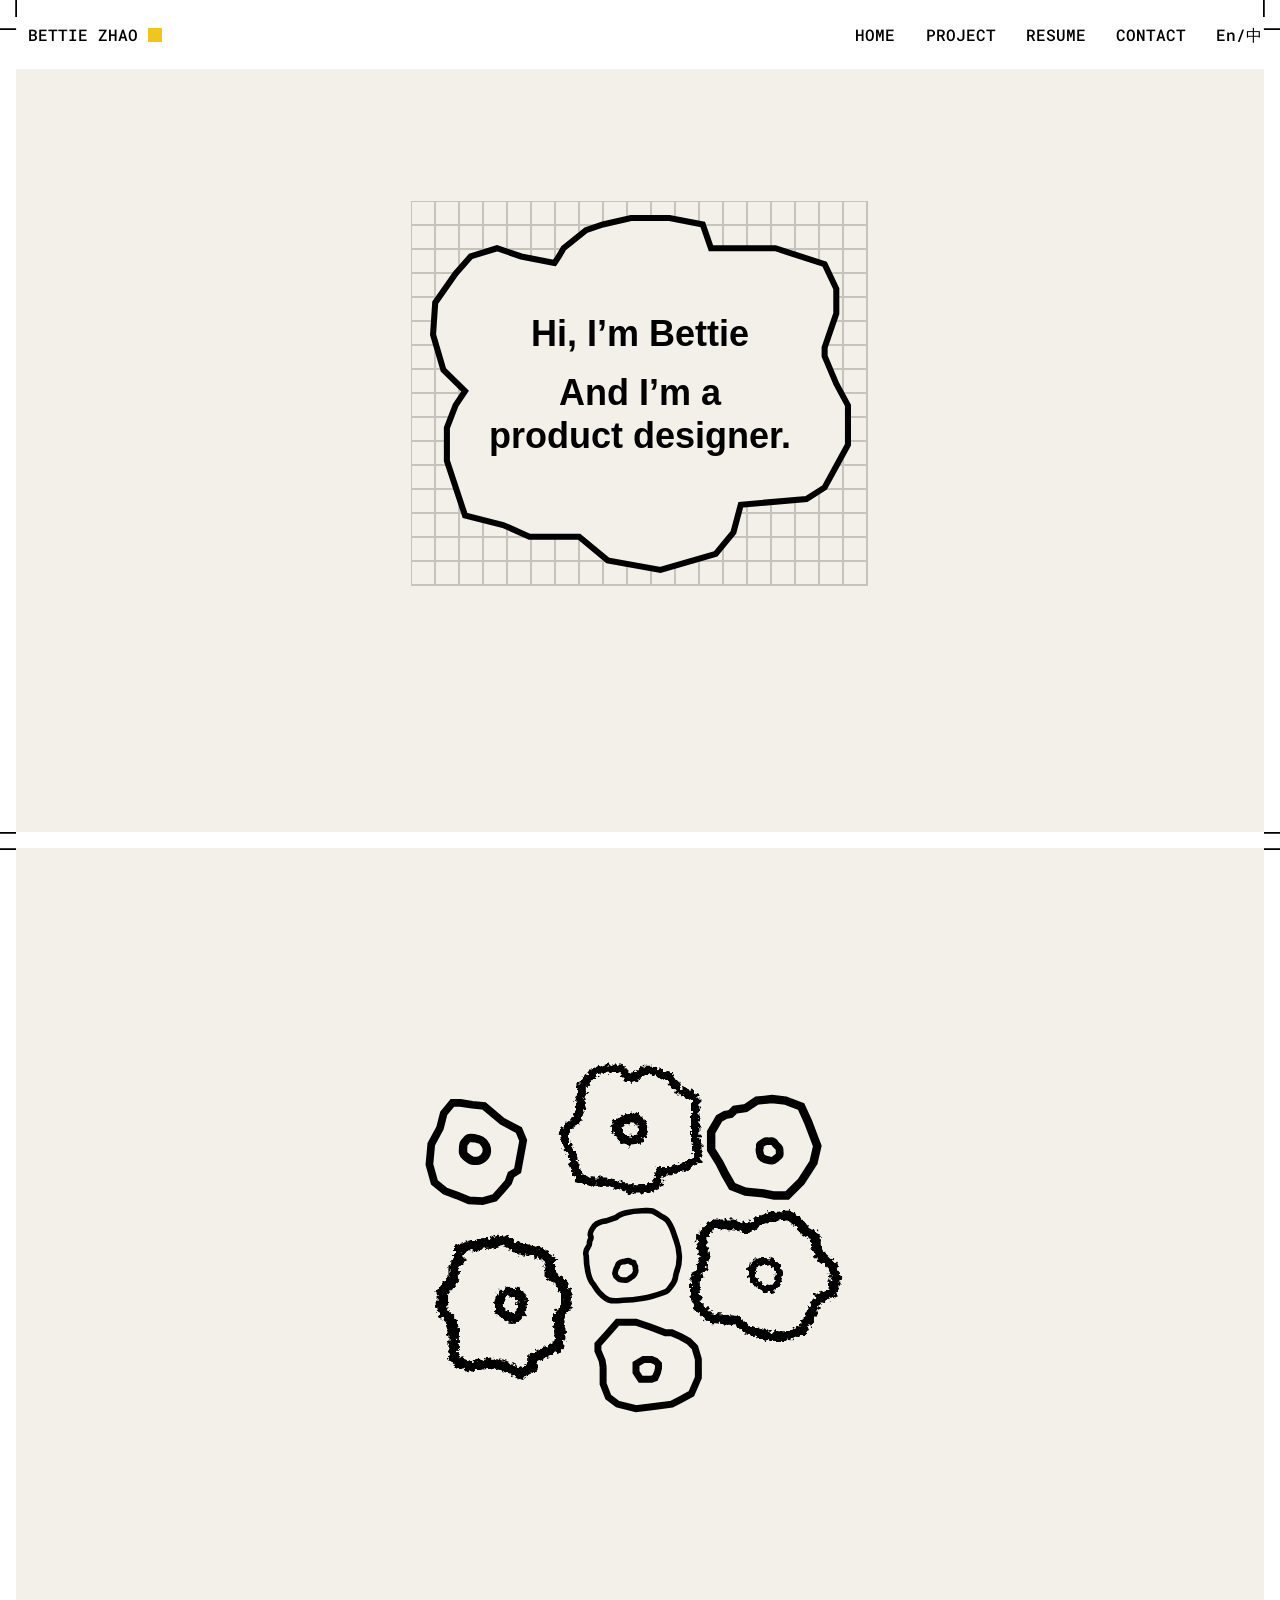
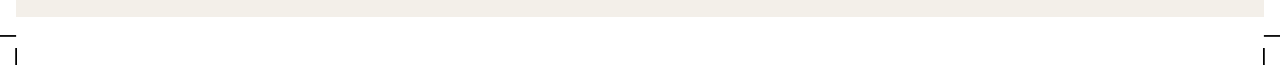
==== index.html @ 38995e5a "feat: complete project list page" ====
<!doctype html>
<html lang="en">
  <head>
    <meta charset="utf-8">
    <meta name="viewport" content="width=device-width, initial-scale=1">
    <meta name="theme-color" content="#ffffff">
    <title>Bettie Zhao — Product Designer</title>
    <link rel="preconnect" href="https://fonts.googleapis.com">
    <link rel="preconnect" href="https://fonts.gstatic.com" crossorigin>
    <link href="https://fonts.googleapis.com/css2?family=Google+Sans+Flex:opsz,wght@18..144,600&family=Noto+Sans+SC:wght@400;500&family=Roboto+Mono:wght@500;600;700&display=swap" rel="stylesheet">
    <link rel="stylesheet" href="css/tokens.css?v=2">
    <link rel="stylesheet" href="css/shared.css">
    <link rel="stylesheet" href="css/homepage.css?v=5">
  </head>
  <body>
    <div class="portfolio-page">
      <header class="site-header">
        <nav class="site-navigation" aria-label="Main navigation">
          <div class="brand">
            <span class="brand-name">BETTIE ZHAO</span>
            <span class="brand-swatch" aria-hidden="true"></span>
          </div>
          <ul class="navigation-links">
            <li><a href="index.html">HOME</a></li>
            <li><a href="project-list.html">PROJECT</a></li>
            <li>RESUME</li>
            <li>CONTACT</li>
            <li class="language-label">En/中</li>
          </ul>
        </nav>
        <span class="crop-mark crop-mark--top-left"><img src="assets/decorations/crop-mark-top-left.svg" alt=""></span>
        <span class="crop-mark crop-mark--top-right"><img src="assets/decorations/crop-mark-top-right.svg" alt=""></span>
      </header>

      <main>
        <section class="hero-section" aria-label="Introduction">
          <div class="hero-grid" aria-hidden="true"></div>
          <div class="hero-border" aria-hidden="true"><img src="assets/illustrations/hand-drawn-border.svg" alt=""></div>
          <div class="hero-copy">
            <h1>Hi, I’m Bettie</h1>
            <p>And I’m a<br>product designer.</p>
          </div>
        </section>

        <section class="daffodil-section" aria-label="Daffodil illustrations">
          <div class="flower-garden">
            <img class="flower flower--9" src="assets/illustrations/daffodil-9.svg" alt="Daffodil">
            <img class="flower flower--12" src="assets/illustrations/daffodil-12.svg" alt="Daffodil">
            <img class="flower flower--11" src="assets/illustrations/daffodil-11.svg" alt="Daffodil">
            <img class="flower flower--14" src="assets/illustrations/daffodil-14.svg" alt="Daffodil">
            <img class="flower flower--10" src="assets/illustrations/daffodil-10.svg" alt="Daffodil">
            <img class="flower flower--5" src="assets/illustrations/daffodil-5.svg" alt="Daffodil">
            <img class="flower flower--13" src="assets/illustrations/daffodil-13.svg" alt="Daffodil">
          </div>
        </section>
        <span class="crop-mark crop-mark--divider-left"><img src="assets/decorations/crop-mark-bottom.svg" alt=""></span>
        <span class="crop-mark crop-mark--divider-right"><img src="assets/decorations/crop-mark-bottom.svg" alt=""></span>
      </main>

      <span class="crop-mark crop-mark--bottom-left"><img src="assets/decorations/crop-mark-bottom-right.svg" alt=""></span>
      <span class="crop-mark crop-mark--bottom-right"><img src="assets/decorations/crop-mark-top-right.svg" alt=""></span>
    </div>
  </body>
</html>
---- css/tokens.css ----
:root {
  color-scheme: light;
  --color-page: #ffffff;
  --color-paper: #f3efe9;
  --color-ink: #000000;
  --color-accent: #f1c61c;

  --font-navigation: "Roboto Mono", monospace;
  --font-body: "Noto Sans SC", sans-serif;
  --font-display: "Google Sans Flex", sans-serif;

  --font-size-navigation: 16px;
  --font-size-intro: 36px;
  --page-gutter: 1.25vw;
  --page-gutter-left: 1.25vw;
  --page-gutter-right: 1.09375vw;
}
---- css/shared.css ----
* {
  box-sizing: border-box;
}

html,
body {
  margin: 0;
  background: var(--color-page);
  color: var(--color-ink);
}

body {
  font-family: var(--font-navigation);
}

.site-header {
  position: relative;
  height: 69px;
}

.site-navigation {
  position: relative;
  width: 100%;
  height: 69px;
  background: var(--color-page);
  font-size: var(--font-size-navigation);
  font-weight: 500;
  line-height: normal;
}

.brand,
.navigation-links {
  position: absolute;
  top: 24px;
  margin: 0;
  padding: 0;
}

.brand {
  left: 28px;
  display: flex;
  align-items: center;
}

.brand-swatch {
  width: 14px;
  height: 14px;
  margin-left: 10px;
  background: var(--color-accent);
}

.navigation-links {
  top: 0;
  left: 0;
  width: 100%;
  height: 100%;
  list-style: none;
}

.navigation-links li {
  position: absolute;
  top: 24px;
  white-space: nowrap;
}

.navigation-links li:nth-child(1) {
  left: 66.796875%;
}

.navigation-links li:nth-child(2) {
  left: 72.34375%;
}

.navigation-links li:nth-child(3) {
  left: 80.15625%;
}

.navigation-links li:nth-child(4) {
  left: 87.1875%;
}

.navigation-links li:nth-child(5) {
  left: 95%;
}

.navigation-links a {
  color: inherit;
  text-decoration: none;
}

.crop-mark {
  position: absolute;
  width: 16px;
  height: 29.063px;
  overflow: visible;
}

.crop-mark img {
  position: absolute;
  top: 0;
  left: 0;
  width: auto;
  height: auto;
}

.crop-mark--top-left {
  top: 0;
  left: 0;
}

.crop-mark--top-right {
  top: 0;
  right: 0;
  transform: rotate(180deg) scaleY(-1);
}

.crop-mark--divider-left {
  top: 832px;
  left: 0;
  height: 16px;
}

.crop-mark--divider-right {
  top: 832px;
  right: 0;
  height: 16px;
}

.crop-mark--bottom-left {
  top: 1636px;
  left: 0;
  transform: scaleY(-1);
}

.crop-mark--bottom-right {
  top: 1636px;
  right: 0;
  transform: rotate(180deg);
}
---- css/homepage.css ----
.portfolio-page {
  position: relative;
  width: 100%;
  height: 1665px;
  overflow: hidden;
  background: var(--color-page);
}

.hero-section,
.daffodil-section {
  position: relative;
  width: calc(100% - 2 * var(--page-gutter));
  margin-inline: var(--page-gutter);
  overflow: hidden;
  background: var(--color-paper);
}

.hero-section {
  height: 763px;
}

.hero-grid {
  position: absolute;
  top: 132px;
  left: calc(50% - 229px);
  width: 457px;
  height: 385px;
  background-image: url("../assets/decorations/grid.png");
  background-repeat: repeat;
  background-size: 24px 24px;
}

.hero-border {
  position: absolute;
  top: 149px;
  left: calc(50% - 207px);
  width: 414.626px;
  height: 352px;
  overflow: visible;
}

.hero-border img {
  position: absolute;
  top: -3.03px;
  left: -3.06px;
}

.hero-copy {
  position: absolute;
  top: 243px;
  left: 50%;
  display: flex;
  flex-direction: column;
  align-items: center;
  width: 420px;
  transform: translateX(-50%);
  text-align: center;
  font-family: var(--font-display);
  font-size: var(--font-size-intro);
  font-weight: 600;
  font-variation-settings: "GRAD" 0, "ROND" 0, "wdth" 100;
  line-height: 1.2;
}

.hero-copy h1,
.hero-copy p {
  margin: 0;
}

.hero-copy h1 {
  font-size: inherit;
  font-weight: inherit;
}

.hero-copy p {
  margin-top: 16px;
}

.daffodil-section {
  height: 769px;
  margin-top: 16px;
}

.flower-garden {
  position: absolute;
  top: 0;
  left: 0;
  width: 100%;
  height: 100%;
}

.flower {
  position: absolute;
  display: block;
}

.flower--9 {
  top: 208px;
  left: calc(50% - 85.2px);
}

.flower--12 {
  top: 241.58px;
  left: calc(50% - 223px);
}

.flower--11 {
  top: 241.58px;
  left: calc(50% + 62.47px);
}

.flower--14 {
  top: 356.33px;
  left: calc(50% - 60.68px);
}

.flower--10 {
  top: 356.33px;
  left: calc(50% + 42.88px);
}

.flower--5 {
  top: 381.52px;
  left: calc(50% - 210.41px);
}

.flower--13 {
  top: 465.48px;
  left: calc(50% - 49.5px);
}
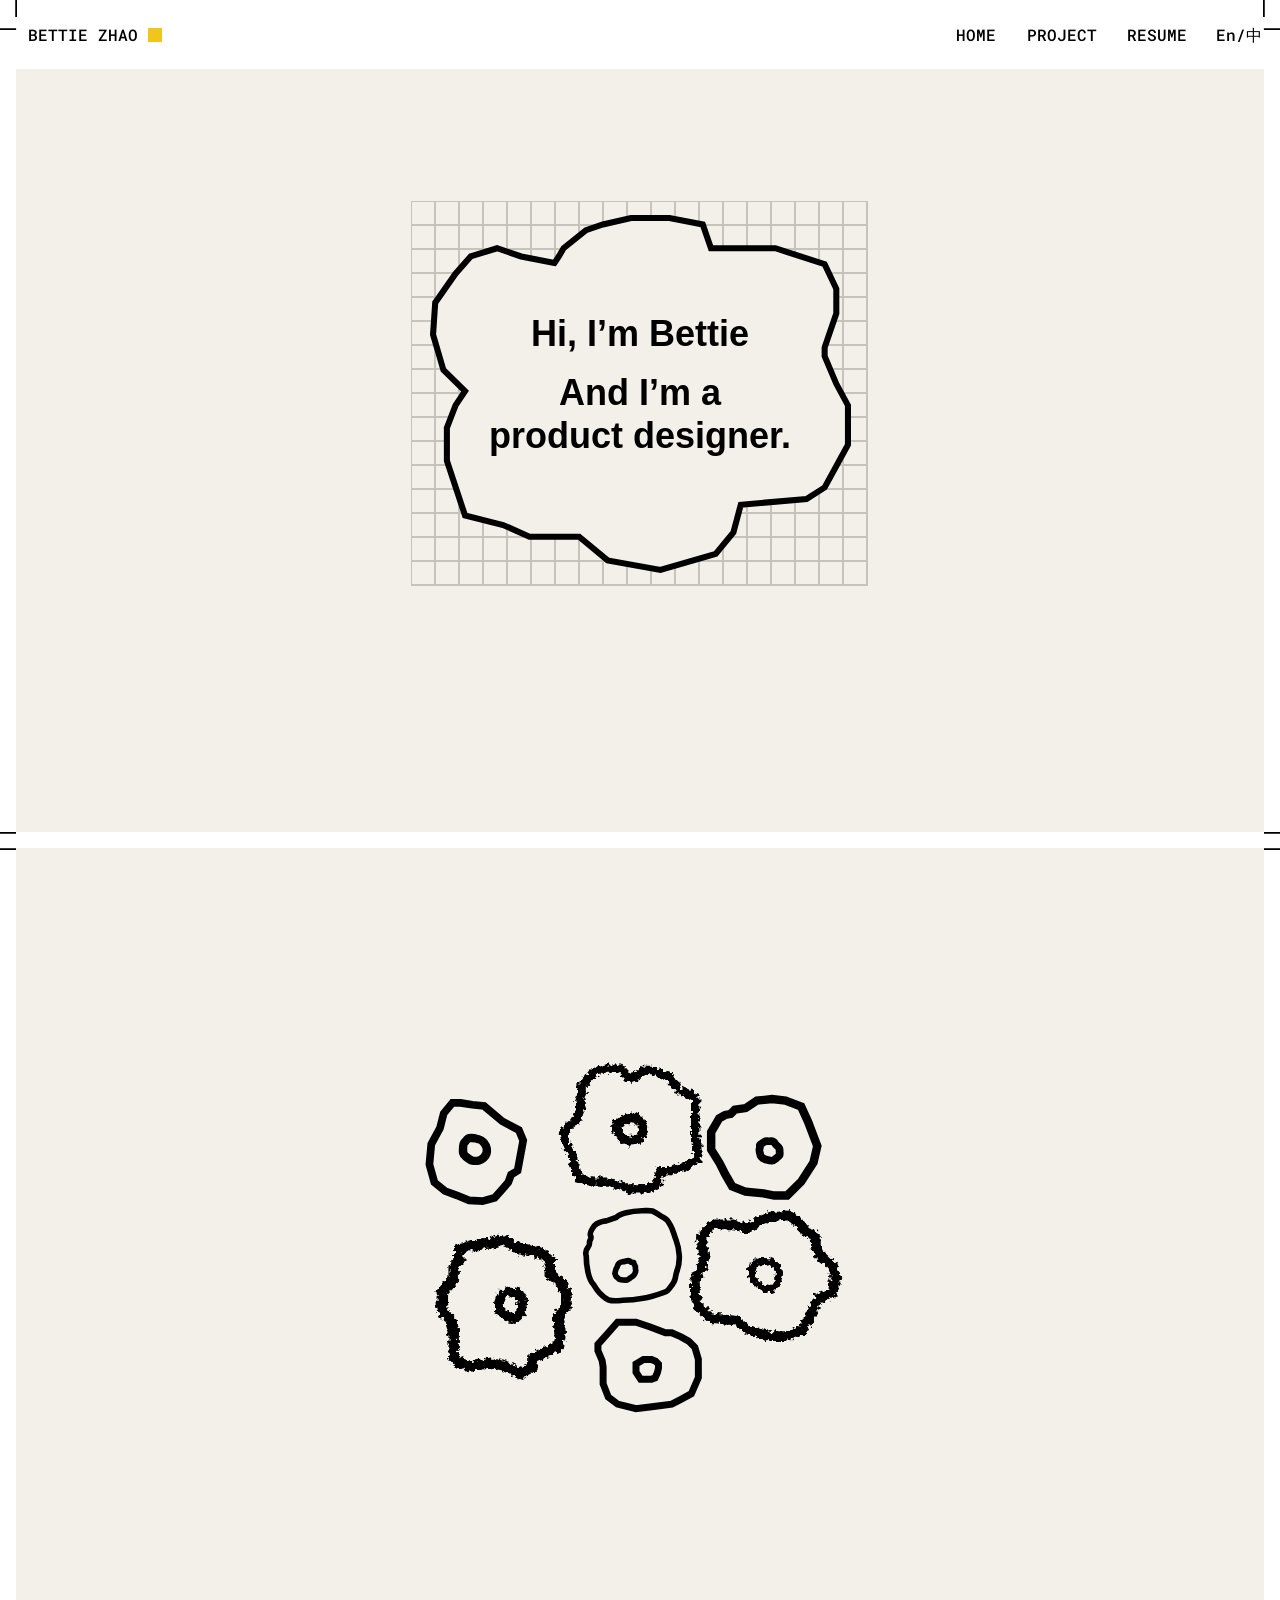
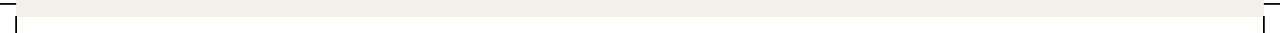
==== commit 8022af0b: "feat: publish portfolio v1 with case studies and resume" ====
--- a/index.html
+++ b/index.html
@@ -9,8 +9,8 @@
     <link rel="preconnect" href="https://fonts.gstatic.com" crossorigin>
     <link href="https://fonts.googleapis.com/css2?family=Google+Sans+Flex:opsz,wght@18..144,600&family=Noto+Sans+SC:wght@400;500&family=Roboto+Mono:wght@500;600;700&display=swap" rel="stylesheet">
     <link rel="stylesheet" href="css/tokens.css?v=2">
-    <link rel="stylesheet" href="css/shared.css">
-    <link rel="stylesheet" href="css/homepage.css?v=5">
+    <link rel="stylesheet" href="css/shared.css?v=6">
+    <link rel="stylesheet" href="css/homepage.css?v=7">
   </head>
   <body>
     <div class="portfolio-page">
@@ -21,10 +21,10 @@
             <span class="brand-swatch" aria-hidden="true"></span>
           </div>
           <ul class="navigation-links">
-            <li><a href="index.html">HOME</a></li>
+            <li><a href="index.html" aria-current="page">HOME</a></li>
             <li><a href="project-list.html">PROJECT</a></li>
-            <li>RESUME</li>
-            <li>CONTACT</li>
+            <li><a href="assets/documents/Zherui-Zhao-Resume.pdf" target="_blank" rel="noopener">RESUME</a></li>
+            <li class="navigation-contact" hidden>CONTACT</li>
             <li class="language-label">En/中</li>
           </ul>
         </nav>
@@ -35,7 +35,13 @@
       <main>
         <section class="hero-section" aria-label="Introduction">
           <div class="hero-grid" aria-hidden="true"></div>
-          <div class="hero-border" aria-hidden="true"><img src="assets/illustrations/hand-drawn-border.svg" alt=""></div>
+          <div class="hero-border" tabindex="0" role="img" aria-label="Remember, Daffodil is special">
+            <img class="hero-border__default" src="assets/illustrations/hand-drawn-border.svg" alt="">
+            <div class="hero-reveal" aria-hidden="true">
+              <img src="assets/illustrations/hover/hero.svg" alt="">
+              <p>Remember<br><span>Daffodil</span> is special</p>
+            </div>
+          </div>
           <div class="hero-copy">
             <h1>Hi, I’m Bettie</h1>
             <p>And I’m a<br>product designer.</p>
@@ -44,12 +50,36 @@
 
         <section class="daffodil-section" aria-label="Daffodil illustrations">
           <div class="flower-garden">
-            <img class="flower flower--9" src="assets/illustrations/daffodil-9.svg" alt="Daffodil">
+            <a class="flower flower--9 flower-link flower-link--hmi" href="project-list.html" aria-label="View HMI case study">
+              <img class="flower-link__default" src="assets/illustrations/daffodil-9.svg" alt="">
+              <span class="flower-reveal" aria-hidden="true">
+                <img class="flower-reveal__shape" src="assets/illustrations/hover/hmi.svg" alt="">
+                <span class="flower-reveal__number">01</span>
+                <span class="flower-reveal__title">HMI</span>
+                <span class="flower-reveal__view">View<img src="assets/illustrations/hover/arrow.svg" alt=""></span>
+              </span>
+            </a>
             <img class="flower flower--12" src="assets/illustrations/daffodil-12.svg" alt="Daffodil">
             <img class="flower flower--11" src="assets/illustrations/daffodil-11.svg" alt="Daffodil">
             <img class="flower flower--14" src="assets/illustrations/daffodil-14.svg" alt="Daffodil">
-            <img class="flower flower--10" src="assets/illustrations/daffodil-10.svg" alt="Daffodil">
-            <img class="flower flower--5" src="assets/illustrations/daffodil-5.svg" alt="Daffodil">
+            <a class="flower flower--10 flower-link flower-link--urt" href="project-list.html?project=urt#project-urt" aria-label="View URT Web case study">
+              <img class="flower-link__default" src="assets/illustrations/daffodil-10.svg" alt="">
+              <span class="flower-reveal" aria-hidden="true">
+                <img class="flower-reveal__shape" src="assets/illustrations/hover/urt.svg" alt="">
+                <span class="flower-reveal__number">03</span>
+                <span class="flower-reveal__title">URT Web</span>
+                <span class="flower-reveal__view">View<img src="assets/illustrations/hover/arrow.svg" alt=""></span>
+              </span>
+            </a>
+            <a class="flower flower--5 flower-link flower-link--wego" href="project-list.html?project=wego#project-wego" aria-label="View Wego case study">
+              <img class="flower-link__default" src="assets/illustrations/daffodil-5.svg" alt="">
+              <span class="flower-reveal" aria-hidden="true">
+                <img class="flower-reveal__shape" src="assets/illustrations/hover/wego.svg" alt="">
+                <span class="flower-reveal__number">02</span>
+                <span class="flower-reveal__title">Wego</span>
+                <span class="flower-reveal__view">View<img src="assets/illustrations/hover/arrow.svg" alt=""></span>
+              </span>
+            </a>
             <img class="flower flower--13" src="assets/illustrations/daffodil-13.svg" alt="Daffodil">
           </div>
         </section>
--- a/css/shared.css
+++ b/css/shared.css
@@ -137,3 +137,64 @@
   right: 0;
   transform: rotate(180deg);
 }
+
+/* Keep the final white strip consistent across all portfolio pages. */
+.internship-case > .case-page-end {
+  height: 16px;
+  overflow: visible;
+}
+
+.internship-case > .case-page-end .crop-mark,
+.portfolio-page > .crop-mark--bottom-left,
+.portfolio-page > .crop-mark--bottom-right,
+.project-page > .crop-mark--bottom-left,
+.project-page > .crop-mark--bottom-right {
+  top: auto;
+  bottom: 0;
+  height: 29.063px;
+  overflow: visible;
+}
+
+/* CONTACT is temporarily hidden; keep the remaining group aligned to Figma. */
+.navigation-links .navigation-contact { display: none; }
+.navigation-links li:nth-child(1) { left: 74.6875%; }
+.navigation-links li:nth-child(2) { left: 80.234375%; }
+.navigation-links li:nth-child(3) { left: 88.046875%; }
+.navigation-links li.language-label { left: 95%; }
+
+.navigation-links li { transition: color 180ms ease; }
+.navigation-links li:hover,
+.navigation-links a:focus-visible,
+.navigation-links a:active { color: #F1C61C; }
+
+/* Text links keep their colour and lead with a small arrow movement. */
+.project-view img,
+.reflection__next img {
+  transition: transform 220ms cubic-bezier(.2, .7, .3, 1);
+}
+.project-view:is(:hover, :focus-visible) img,
+.reflection__next:is(:hover, :focus-visible) img {
+  transform: translateX(5px);
+}
+.project-view:active img,
+.reflection__next:active img { transform: translateX(3px); }
+
+@media (prefers-reduced-motion: reduce) {
+  .navigation-links li,
+  .project-view img,
+  .reflection__next img { transition: none; }
+  .project-view:is(:hover, :focus-visible, :active) img,
+  .reflection__next:is(:hover, :focus-visible, :active) img { transform: none; }
+}
+
+.project-view > span,
+.reflection__next-title,
+.urt-back > span { display: inline-block; transition: transform 220ms ease; }
+.project-view:is(:hover, :focus-visible) > span,
+.reflection__next:is(:hover, :focus-visible) .reflection__next-title,
+.urt-back:is(:hover, :focus-visible) > span { transform: translateX(2px); }
+@media (prefers-reduced-motion: reduce) {
+  .project-view > span,
+  .reflection__next-title,
+  .urt-back > span { transition: none; transform: none !important; }
+}
--- a/css/homepage.css
+++ b/css/homepage.css
@@ -1,7 +1,7 @@
 .portfolio-page {
   position: relative;
   width: 100%;
-  height: 1665px;
+  height: 1633px;
   overflow: hidden;
   background: var(--color-page);
 }
@@ -128,3 +128,51 @@
   top: 465.48px;
   left: calc(50% - 49.5px);
 }
+
+/* Figma hover variants preserve the original artwork's size and placement. */
+.hero-copy { pointer-events: none; transition: opacity 160ms ease; }
+.hero-reveal,
+.flower-reveal { position: absolute; inset: 0; opacity: 0; transition: opacity 160ms ease; pointer-events: none; }
+.hero-border__default,
+.flower-link__default { transition: opacity 160ms ease; }
+.hero-reveal p {
+  position: absolute; top: 131px; left: 207px; transform: translateX(-50%);
+  margin: 0; white-space: nowrap; text-align: center;
+  color: white; font-family: var(--font-display); font-size: 36px;
+  font-weight: 600; line-height: 1.25;
+  font-variation-settings: "GRAD" 0, "ROND" 0, "wdth" 100;
+}
+.hero-reveal p span { color: #F1C61C; }
+.hero-border:is(:hover, :focus-visible) .hero-reveal,
+.flower-link:is(:hover, :focus-visible) .flower-reveal { opacity: 1; }
+.hero-border:is(:hover, :focus-visible) .hero-border__default,
+.hero-section:has(.hero-border:is(:hover, :focus-visible)) .hero-copy,
+.flower-link:is(:hover, :focus-visible) .flower-link__default { opacity: 0; }
+.hero-border:focus-visible,
+.flower-link:focus-visible { outline: 2px solid #F1C61C; outline-offset: 5px; }
+.flower-link { text-decoration: none; font-family: var(--font-navigation); }
+.flower-link--hmi { width: 156.727px; height: 148.331px; }
+.flower-link--wego { width: 149.731px; height: 153.929px; }
+.flower-link--urt { width: 165.123px; height: 138.536px; }
+.flower-reveal__shape { position: absolute; top: 0; left: 0; }
+.flower-link--wego .flower-reveal__shape { top: -0.5px; }
+.flower-reveal__number,
+.flower-reveal__title,
+.flower-reveal__view { position: absolute; white-space: nowrap; }
+.flower-reveal__number { color: #F1C61C; font-size: 16px; font-weight: 700; line-height: 11px; }
+.flower-reveal__title { color: white; font-size: 20px; font-weight: 600; line-height: 26px; }
+.flower-reveal__view { display: flex; align-items: center; gap: 6px; color: #F1C61C; font-size: 16px; font-weight: 700; line-height: 11px; }
+.flower-reveal__view img { display: block; }
+.flower-link--hmi .flower-reveal__number { top: 36px; left: 68px; }
+.flower-link--hmi .flower-reveal__title { top: 57px; left: 60px; }
+.flower-link--hmi .flower-reveal__view { top: 91px; left: 48px; height: 16px; }
+.flower-link--wego .flower-reveal__number { top: 33px; left: 65px; }
+.flower-link--wego .flower-reveal__title { top: 56px; left: 51px; }
+.flower-link--wego .flower-reveal__view { top: 98px; left: 47px; height: 16px; }
+.flower-link--urt .flower-reveal__number { top: 32px; left: 73px; }
+.flower-link--urt .flower-reveal__title { top: 56px; left: 41px; }
+.flower-link--urt .flower-reveal__view { top: 97px; left: 55px; height: 16px; }
+@media (prefers-reduced-motion: reduce) {
+  .hero-copy, .hero-reveal, .flower-reveal,
+  .hero-border__default, .flower-link__default { transition: none; }
+}
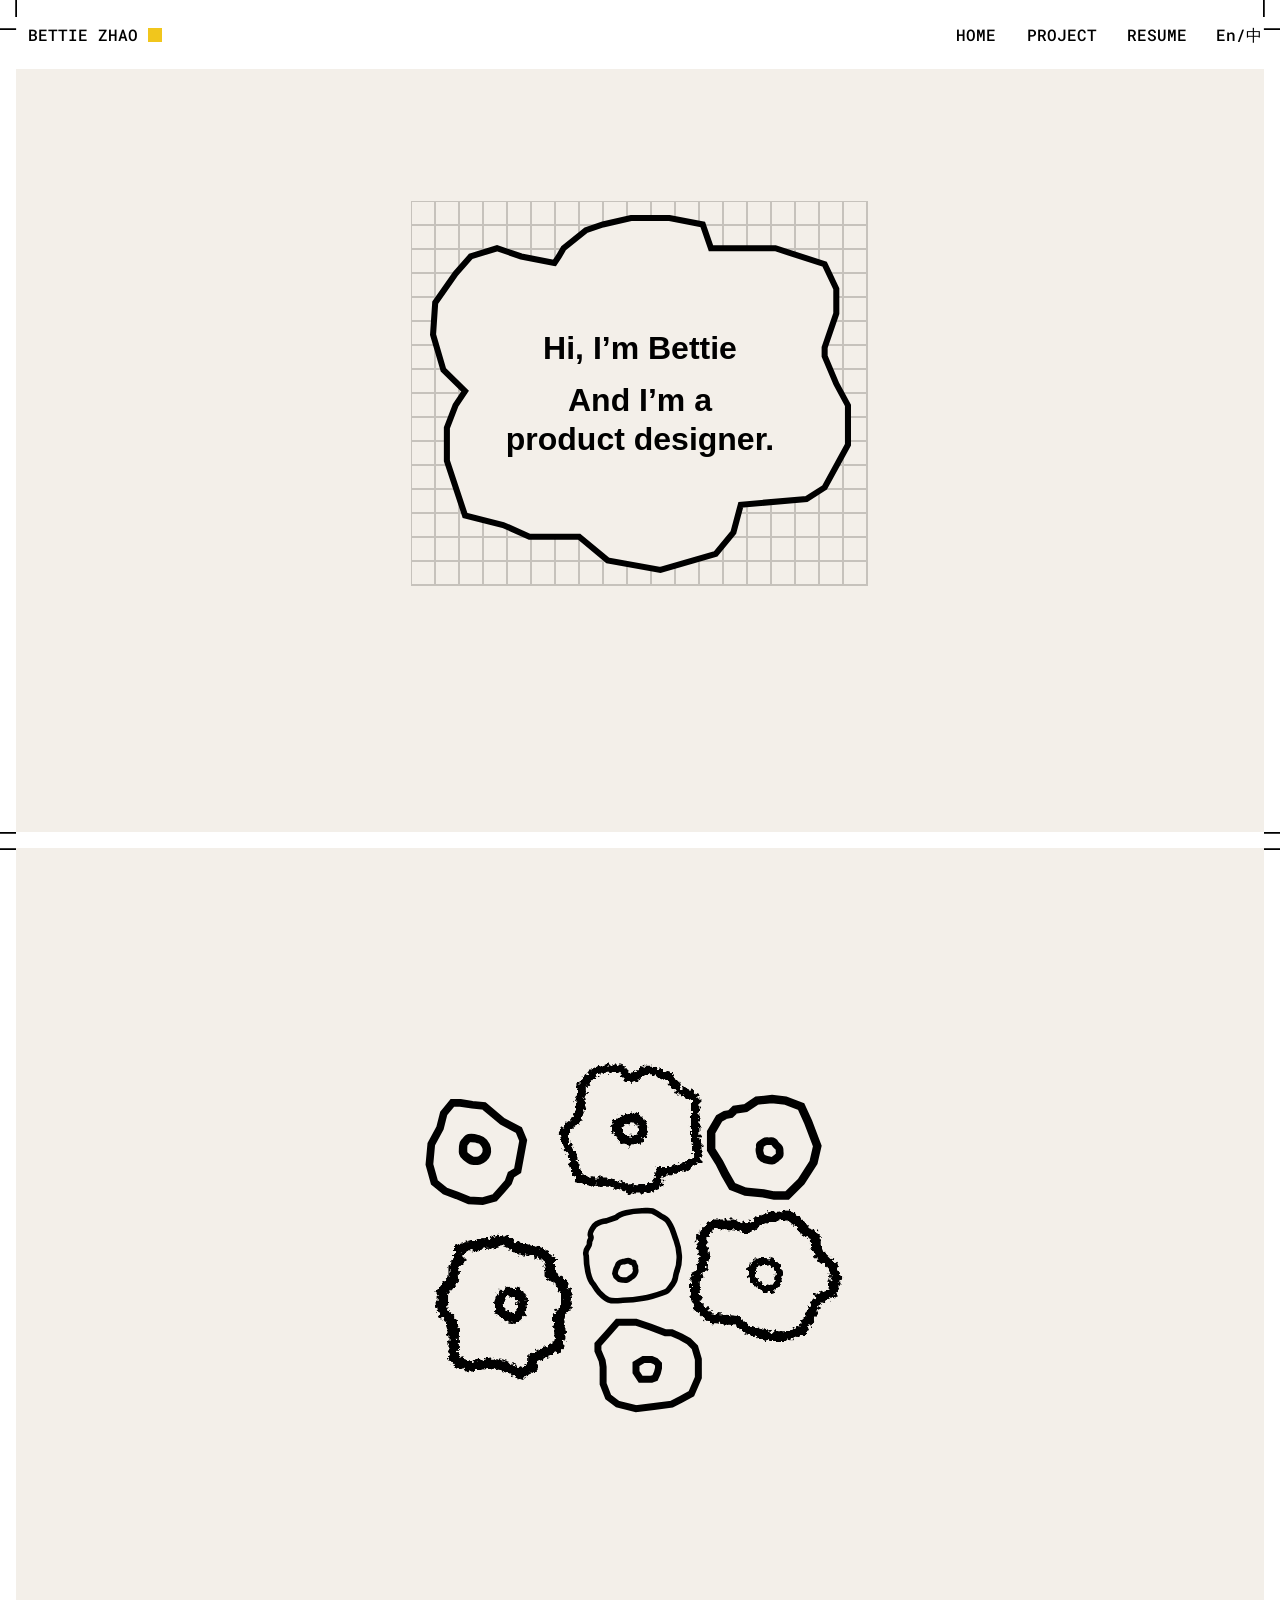
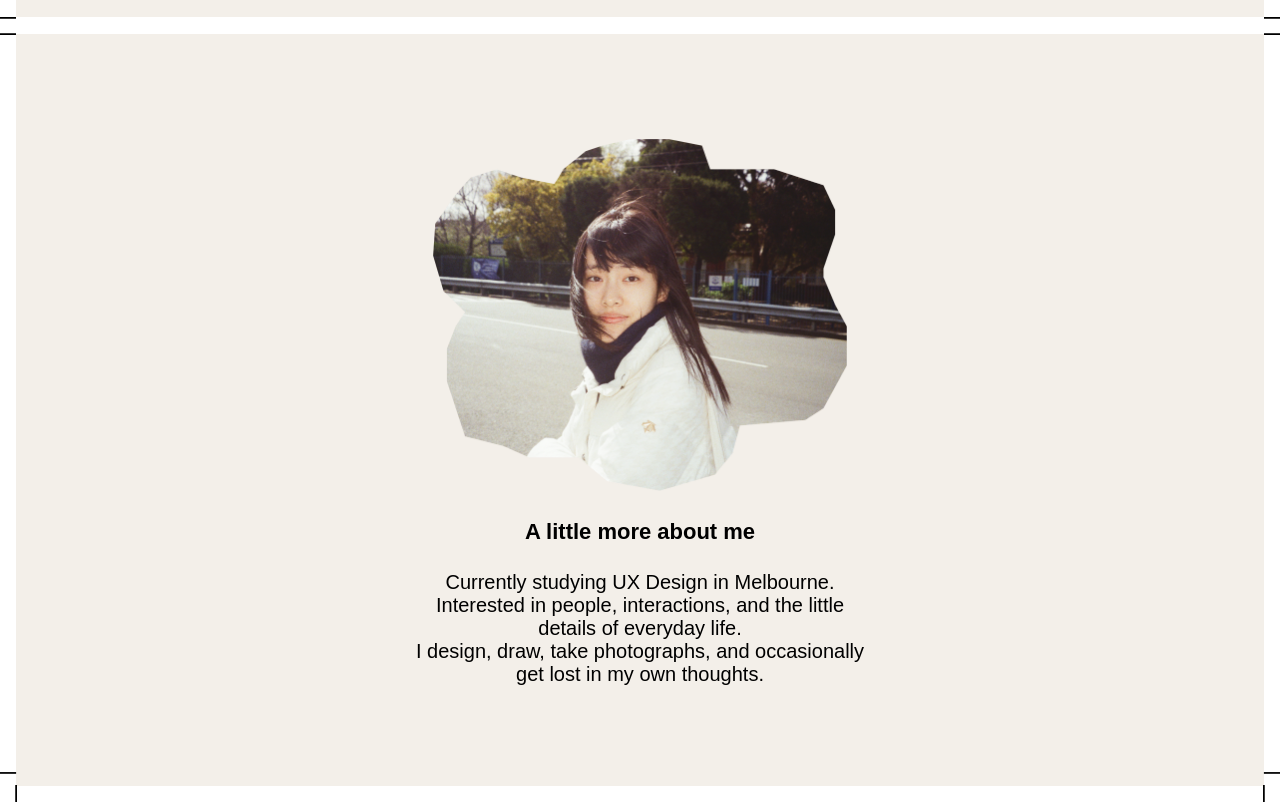
==== commit e9077081: "Update portfolio interactions, about section and sticky navigation" ====
--- a/index.html
+++ b/index.html
@@ -7,17 +7,23 @@
     <title>Bettie Zhao — Product Designer</title>
     <link rel="preconnect" href="https://fonts.googleapis.com">
     <link rel="preconnect" href="https://fonts.gstatic.com" crossorigin>
-    <link href="https://fonts.googleapis.com/css2?family=Google+Sans+Flex:opsz,wght@18..144,600&family=Noto+Sans+SC:wght@400;500&family=Roboto+Mono:wght@500;600;700&display=swap" rel="stylesheet">
+    <link href="https://fonts.googleapis.com/css2?family=Google+Sans+Flex:opsz,wght@18..144,400;18..144,600;18..144,700&family=Noto+Sans+SC:wght@400;500&family=Roboto+Mono:wght@500;600;700&display=swap" rel="stylesheet">
     <link rel="stylesheet" href="css/tokens.css?v=2">
-    <link rel="stylesheet" href="css/shared.css?v=6">
-    <link rel="stylesheet" href="css/homepage.css?v=7">
+    <link rel="stylesheet" href="css/shared.css?v=8">
+    <link rel="stylesheet" href="css/homepage.css?v=17">
+    <script src="js/homepage-ink.js?v=6" defer></script>
+    <noscript><style>
+      .flower-link .ink-trigger { display: none; }
+      .flower-link .flower-reveal { opacity: 1; }
+      .flower-link .flower-reveal__view { visibility: visible; pointer-events: auto; }
+    </style></noscript>
   </head>
   <body>
     <div class="portfolio-page">
       <header class="site-header">
         <nav class="site-navigation" aria-label="Main navigation">
           <div class="brand">
-            <span class="brand-name">BETTIE ZHAO</span>
+            <a class="brand-name" href="#about">BETTIE ZHAO</a>
             <span class="brand-swatch" aria-hidden="true"></span>
           </div>
           <ul class="navigation-links">
@@ -35,56 +41,144 @@
       <main>
         <section class="hero-section" aria-label="Introduction">
           <div class="hero-grid" aria-hidden="true"></div>
-          <div class="hero-border" tabindex="0" role="img" aria-label="Remember, Daffodil is special">
+          <div class="hero-interaction">
+          <div class="hero-border" data-ink="hero" data-ink-source="assets/illustrations/ink/hero.svg" tabindex="0" role="button" aria-expanded="false" aria-label="Reveal the daffodil message">
+            <template class="ink-template"><svg preserveAspectRatio="none" overflow="visible" style="display: block;" width="470.942" height="408.364" viewBox="0 0 470.942 408.364" fill="none" xmlns="http://www.w3.org/2000/svg" xmlns:xlink="http://www.w3.org/1999/xlink">
+<g id="Vector 35" filter="url(#filter0_g_0_4)">
+<path d="M149.537 73.0611L116.281 66.5826L92.0942 58.3764L65.7482 66.5826L50.6316 83.8587L30.3322 112.796L28.1727 144.757L38.5383 180.173L60.1334 201.336L50.6316 215.589L41.9936 238.048V270.872L60.1334 325.724L98.1408 335.226L124.487 346.887H174.156L202.661 370.642L255.353 380.143L310.637 364.163L328.344 342.568L335.687 314.926L401.336 309.311L419.476 297.65L442.798 254.892V215.589L431.137 193.994L419.476 166.352V157.714L431.137 123.594V98.9752L419.476 74.3568L370.239 58.3764H333.959H305.886L297.679 34.6218L264.423 28.1433H225.984L197.91 34.6218L181.066 40.2366L158.607 58.3764L153.856 66.5826L149.537 73.0611Z"/>
+<path d="M149.537 73.0611L116.281 66.5826L92.0942 58.3764L65.7482 66.5826L50.6316 83.8587L30.3322 112.796L28.1727 144.757L38.5383 180.173L60.1334 201.336L50.6316 215.589L41.9936 238.048V270.872L60.1334 325.724L98.1408 335.226L124.487 346.887H174.156L202.661 370.642L255.353 380.143L310.637 364.163L328.344 342.568L335.687 314.926L401.336 309.311L419.476 297.65L442.798 254.892V215.589L431.137 193.994L419.476 166.352V157.714L431.137 123.594V98.9752L419.476 74.3568L370.239 58.3764H333.959H305.886L297.679 34.6218L264.423 28.1433H225.984L197.91 34.6218L181.066 40.2366L158.607 58.3764L153.856 66.5826L149.537 73.0611Z" fill="#09090A"/>
+<path d="M149.537 73.0611L116.281 66.5826L92.0942 58.3764L65.7482 66.5826L50.6316 83.8587L30.3322 112.796L28.1727 144.757L38.5383 180.173L60.1334 201.336L50.6316 215.589L41.9936 238.048V270.872L60.1334 325.724L98.1408 335.226L124.487 346.887H174.156L202.661 370.642L255.353 380.143L310.637 364.163L328.344 342.568L335.687 314.926L401.336 309.311L419.476 297.65L442.798 254.892V215.589L431.137 193.994L419.476 166.352V157.714L431.137 123.594V98.9752L419.476 74.3568L370.239 58.3764H333.959H305.886L297.679 34.6218L264.423 28.1433H225.984L197.91 34.6218L181.066 40.2366L158.607 58.3764L153.856 66.5826L149.537 73.0611Z" stroke="black" stroke-width="6.04663"/>
+</g>
+<defs>
+<filter id="filter0_g_0_4" x="0" y="4.76837e-07" width="470.942" height="408.364" filterUnits="userSpaceOnUse" color-interpolation-filters="sRGB">
+<feFlood flood-opacity="0" result="BackgroundImageFix"/>
+<feBlend mode="normal" in="SourceGraphic" in2="BackgroundImageFix" result="shape"/>
+<feTurbulence type="fractalNoise" baseFrequency="0.25 0.25" numOctaves="3" seed="6007" />
+<feDisplacementMap in="shape" scale="50.240001678466797" xChannelSelector="R" yChannelSelector="G" result="displacedImage" width="100%" height="100%" />
+<feMerge result="effect1_texture_0_4">
+<feMergeNode in="displacedImage"/>
+</feMerge>
+</filter>
+</defs>
+</svg></template>
             <img class="hero-border__default" src="assets/illustrations/hand-drawn-border.svg" alt="">
             <div class="hero-reveal" aria-hidden="true">
               <img src="assets/illustrations/hover/hero.svg" alt="">
-              <p>Remember<br><span>Daffodil</span> is special</p>
+              <p class="hero-reveal__message">Remember<br>the <span>daffodil</span> is a sign.</p>
+              <p class="hero-reveal__follow">Follow it,<br>and see where it leads.</p>
             </div>
           </div>
           <div class="hero-copy">
             <h1>Hi, I’m Bettie</h1>
             <p>And I’m a<br>product designer.</p>
           </div>
+          </div>
         </section>
 
         <section class="daffodil-section" aria-label="Daffodil illustrations">
           <div class="flower-garden">
-            <a class="flower flower--9 flower-link flower-link--hmi" href="project-list.html" aria-label="View HMI case study">
+            <div class="flower flower--9 flower-link flower-link--hmi" data-ink="hmi" data-ink-source="assets/illustrations/ink/hmi.svg">
+            <template class="ink-template"><svg preserveAspectRatio="none" overflow="visible" style="display: block;" width="160.324" height="148.331" viewBox="0 0 160.324 148.331" fill="none" xmlns="http://www.w3.org/2000/svg">
+<g id="Daffodil 9" filter="url(#filter0_g_0_6)">
+<path id="Vector 18" d="M65.1788 72.2869C64.9434 75.2833 68.5518 80.061 70.7758 82.0828C72.7977 83.9208 75.0407 84.8812 77.7731 84.8812C81.5985 84.8812 85.2047 85.0907 87.5681 82.0828C89.425 79.7194 92.3969 75.2257 91.7666 72.2869C90.4599 66.1946 83.8349 60.3529 77.7726 61.7922C75.1141 62.4234 69.3768 65.2899 69.3768 65.2899C69.3768 65.2899 65.4392 68.973 65.1788 72.2869Z" stroke-width="9.79546" stroke="black"/>
+<path id="Vector 19" d="M61.6695 12.5941H53.9731L49.0754 13.9935L44.8773 15.3928L40.6793 17.4919L37.8806 20.9902L33.6825 26.5876L30.1841 29.3863V37.7824L28.0851 45.4789L30.1841 49.6769L25.2864 64.3701L21.788 66.4691L14.7913 72.7662L12.6922 77.6639L14.7913 88.1591L17.59 92.3571L21.788 100.753V103.552L23.887 112.648L28.0851 122.443L40.6793 125.942H51.8741H57.4715L79.1614 133.638H94.5543L106.449 128.041V120.344L108.548 115.446H117.644L135.835 109.849L145.631 103.552V88.1591L143.532 84.6607V79.763V64.3701V58.7727V41.2808L127.439 34.2841L117.644 20.9902L100.152 13.9935H93.1549L83.3595 20.9902L77.7621 22.3896L72.8643 17.4919L68.6663 12.5941H61.6695Z" fill="#09090A" stroke-width="8.39611" stroke="black"/>
+</g>
+<defs>
+<filter id="filter0_g_0_6" x="-4.72315" y="-8.32" width="173.367" height="164.971" filterUnits="userSpaceOnUse" color-interpolation-filters="sRGB">
+<feFlood flood-opacity="0" result="BackgroundImageFix"/>
+<feBlend mode="normal" in="SourceGraphic" in2="BackgroundImageFix" result="shape"/>
+<feTurbulence type="fractalNoise" baseFrequency="0.25 0.25" numOctaves="3" seed="8888" />
+<feDisplacementMap in="shape" scale="16.639999389648438" xChannelSelector="R" yChannelSelector="G" result="displacedImage" width="100%" height="100%" />
+<feMerge result="effect1_texture_0_6">
+<feMergeNode in="displacedImage"/>
+</feMerge>
+</filter>
+</defs>
+</svg></template>
+              <button class="ink-trigger" type="button" aria-expanded="false" aria-label="Reveal HMI project"></button>
               <img class="flower-link__default" src="assets/illustrations/daffodil-9.svg" alt="">
-              <span class="flower-reveal" aria-hidden="true">
+              <span class="flower-reveal">
                 <img class="flower-reveal__shape" src="assets/illustrations/hover/hmi.svg" alt="">
                 <span class="flower-reveal__number">01</span>
                 <span class="flower-reveal__title">HMI</span>
-                <span class="flower-reveal__view">View<img src="assets/illustrations/hover/arrow.svg" alt=""></span>
+                <a class="flower-reveal__view" href="project-list.html" aria-label="View HMI case study">View<img src="assets/illustrations/hover/arrow.svg" alt=""></a>
               </span>
-            </a>
+            </div>
             <img class="flower flower--12" src="assets/illustrations/daffodil-12.svg" alt="Daffodil">
             <img class="flower flower--11" src="assets/illustrations/daffodil-11.svg" alt="Daffodil">
             <img class="flower flower--14" src="assets/illustrations/daffodil-14.svg" alt="Daffodil">
-            <a class="flower flower--10 flower-link flower-link--urt" href="project-list.html?project=urt#project-urt" aria-label="View URT Web case study">
+            <div class="flower flower--10 flower-link flower-link--urt" data-ink="urt" data-ink-source="assets/illustrations/ink/urt.svg">
+            <template class="ink-template"><svg preserveAspectRatio="none" overflow="visible" style="display: block;" width="173.298" height="153.002" viewBox="0 0 173.298 153.002" fill="none" xmlns="http://www.w3.org/2000/svg">
+<g id="Daffodil 10" filter="url(#filter0_g_0_5)">
+<path id="Vector 24" d="M99.8045 70.203C98.5804 67.569 97.3092 66.2381 94.9068 64.6056C91.0055 61.9545 87.7094 62.0757 83.0123 62.507C79.91 62.7919 76.7152 63.2067 75.3159 64.6056C73.9165 66.0045 69.8424 75.0976 75.3157 82.0974C75.3157 82.0974 80.4803 87.9676 85.1112 89.0941C89.7574 90.2243 91.6802 91.9235 94.9068 88.3944C97.8568 85.1679 97.7222 84.1458 99.1047 79.9983C100.504 75.8003 101.647 74.1676 99.8045 70.203Z" stroke-width="6.99676" stroke="black"/>
+<path id="Vector 25" d="M79.5382 22.3872L68.3434 29.384L53.6502 25.1859H42.4554H36.1583L28.4619 29.384L22.1648 39.1794L25.6632 58.0707L22.1648 69.2655L15.8677 82.5593V93.7541L18.6664 106.348L31.2606 118.942L56.4489 121.741L70.4424 130.837L90.733 137.134H106.826L123.618 130.837L128.515 121.741L135.54 107.914L139.71 99.3515L153.004 93.7541L157.202 79.0609L153.004 66.4668L146.007 59.47L139.71 54.5723L136.912 46.8758V37.0804L126.416 32.8823L118.72 22.3872L109.624 16.0901L99.8288 17.4895H90.733L79.5382 22.3872Z" fill="#09090A" stroke-width="9.79546" stroke="black"/>
+</g>
+<defs>
+<filter id="filter0_g_0_5" x="-6.99679" y="-6.07477" width="187.063" height="160.476" filterUnits="userSpaceOnUse" color-interpolation-filters="sRGB">
+<feFlood flood-opacity="0" result="BackgroundImageFix"/>
+<feBlend mode="normal" in="SourceGraphic" in2="BackgroundImageFix" result="shape"/>
+<feTurbulence type="fractalNoise" baseFrequency="0.25 0.25" numOctaves="3" seed="190" />
+<feDisplacementMap in="shape" scale="21.940000534057617" xChannelSelector="R" yChannelSelector="G" result="displacedImage" width="100%" height="100%" />
+<feMerge result="effect1_texture_0_5">
+<feMergeNode in="displacedImage"/>
+</feMerge>
+</filter>
+</defs>
+</svg></template>
+              <button class="ink-trigger" type="button" aria-expanded="false" aria-label="Reveal URT Web project"></button>
               <img class="flower-link__default" src="assets/illustrations/daffodil-10.svg" alt="">
-              <span class="flower-reveal" aria-hidden="true">
+              <span class="flower-reveal">
                 <img class="flower-reveal__shape" src="assets/illustrations/hover/urt.svg" alt="">
                 <span class="flower-reveal__number">03</span>
                 <span class="flower-reveal__title">URT Web</span>
-                <span class="flower-reveal__view">View<img src="assets/illustrations/hover/arrow.svg" alt=""></span>
+                <a class="flower-reveal__view" href="project-list.html?project=urt#project-urt" aria-label="View URT Web case study">View<img src="assets/illustrations/hover/arrow.svg" alt=""></a>
               </span>
-            </a>
-            <a class="flower flower--5 flower-link flower-link--wego" href="project-list.html?project=wego#project-wego" aria-label="View Wego case study">
+            </div>
+            <div class="flower flower--5 flower-link flower-link--wego" data-ink="wego" data-ink-source="assets/illustrations/ink/wego.svg">
+            <template class="ink-template"><svg preserveAspectRatio="none" overflow="visible" style="display: block;" width="157.677" height="168.605" viewBox="0 0 157.677 168.605" fill="none" xmlns="http://www.w3.org/2000/svg">
+<g id="Daffodil5" filter="url(#filter0_g_0_5)">
+<path id="Vector 26" d="M83.3863 69.0448C79.3548 69.7832 74.9902 75.3419 74.9902 75.3419C74.9902 75.3419 73.7425 78.2115 73.5909 80.9397C73.427 83.8907 74.2126 84.3849 74.9902 87.2363C75.6373 89.6089 75.8687 89.8986 77.789 91.4349C81.2873 94.2336 82.0945 93.296 86.185 94.9328C89.6834 96.3326 90.3831 94.9328 93.8815 92.1345C96.2287 90.2571 95.2808 90.0355 95.9805 87.2363C97.1069 82.7299 98.1283 79.4606 95.9805 75.3419C94.9937 73.4496 94.1949 72.4169 92.4821 71.1438C89.5564 68.9691 86.9722 68.388 83.3863 69.0448Z" stroke-width="9.79546" stroke="black"/>
+<path id="Vector 27" d="M76.3897 16.5696L65.8945 20.068L53.3004 22.167H46.3036L33.7095 26.3651V37.5599L28.1121 43.857V55.7515L16.2176 69.745V81.6394L18.3166 90.7352L25.3133 97.0323L28.1121 105.428V110.326V118.722V134.115L33.7095 140.412L46.3036 143.911L65.8945 140.412L79.888 143.911L94.5812 151.607L107.175 143.911V136.914L119.07 129.917L132.364 124.32L135.862 110.326L132.364 95.633L141.459 81.6394V71.844L135.862 59.9495L124.667 50.8537V37.5599L114.872 29.8635L101.578 26.3651H94.5812L86.8848 22.167L84.7858 20.068L76.3897 16.5696Z" fill="#09090A" stroke-width="10.4951" stroke="black"/>
+</g>
+<defs>
+<filter id="filter0_g_0_5" x="-6.64674" y="-3.4962" width="171.671" height="175.869" filterUnits="userSpaceOnUse" color-interpolation-filters="sRGB">
+<feFlood flood-opacity="0" result="BackgroundImageFix"/>
+<feBlend mode="normal" in="SourceGraphic" in2="BackgroundImageFix" result="shape"/>
+<feTurbulence type="fractalNoise" baseFrequency="0.25 0.25" numOctaves="3" seed="3006" />
+<feDisplacementMap in="shape" scale="21.940000534057617" xChannelSelector="R" yChannelSelector="G" result="displacedImage" width="100%" height="100%" />
+<feMerge result="effect1_texture_0_5">
+<feMergeNode in="displacedImage"/>
+</feMerge>
+</filter>
+</defs>
+</svg></template>
+              <button class="ink-trigger" type="button" aria-expanded="false" aria-label="Reveal Wego project"></button>
               <img class="flower-link__default" src="assets/illustrations/daffodil-5.svg" alt="">
-              <span class="flower-reveal" aria-hidden="true">
+              <span class="flower-reveal">
                 <img class="flower-reveal__shape" src="assets/illustrations/hover/wego.svg" alt="">
                 <span class="flower-reveal__number">02</span>
                 <span class="flower-reveal__title">Wego</span>
-                <span class="flower-reveal__view">View<img src="assets/illustrations/hover/arrow.svg" alt=""></span>
+                <a class="flower-reveal__view" href="project-list.html?project=wego#project-wego" aria-label="View Wego case study">View<img src="assets/illustrations/hover/arrow.svg" alt=""></a>
               </span>
-            </a>
+            </div>
             <img class="flower flower--13" src="assets/illustrations/daffodil-13.svg" alt="Daffodil">
           </div>
         </section>
         <span class="crop-mark crop-mark--divider-left"><img src="assets/decorations/crop-mark-bottom.svg" alt=""></span>
         <span class="crop-mark crop-mark--divider-right"><img src="assets/decorations/crop-mark-bottom.svg" alt=""></span>
+        <div class="about-divider" aria-hidden="true">
+          <span class="crop-mark about-divider__left"><img src="assets/decorations/crop-mark-bottom.svg" alt=""></span>
+          <span class="crop-mark about-divider__right"><img src="assets/decorations/crop-mark-bottom.svg" alt=""></span>
+        </div>
+        <section class="about-section" id="about" aria-labelledby="about-title" tabindex="-1">
+          <img class="about-portrait" src="assets/illustrations/about-bettie.png" alt="Bettie outdoors in Melbourne" width="414.846" height="352.22" loading="lazy">
+          <h2 id="about-title">A little more about me</h2>
+          <div class="about-copy">
+            <p>Currently studying UX Design in Melbourne.</p>
+            <p>Interested in people, interactions, and the little details of everyday life.</p>
+            <p>I design, draw, take photographs, and occasionally get lost in my own thoughts.</p>
+          </div>
+        </section>
       </main>
 
       <span class="crop-mark crop-mark--bottom-left"><img src="assets/decorations/crop-mark-bottom-right.svg" alt=""></span>
--- a/css/tokens.css
+++ b/css/tokens.css
@@ -11,6 +11,7 @@
 
   --font-size-navigation: 16px;
   --font-size-intro: 36px;
+  --section-stage-height: 763px;
   --page-gutter: 1.25vw;
   --page-gutter-left: 1.25vw;
   --page-gutter-right: 1.09375vw;
--- a/css/shared.css
+++ b/css/shared.css
@@ -14,8 +14,11 @@
 }
 
 .site-header {
-  position: relative;
+  position: sticky;
+  top: 0;
+  z-index: 100;
   height: 69px;
+  background: var(--color-page);
 }
 
 .site-navigation {
@@ -198,3 +201,17 @@
   .reflection__next-title,
   .urt-back > span { transition: none; transform: none !important; }
 }
+
+/* Every page offers the same route back to the homepage introduction. */
+.brand { z-index: 1; }
+a.brand-name { color: inherit; text-decoration: none; transition: color 180ms ease; }
+a.brand-name:is(:hover, :focus-visible, :active) { color: var(--color-accent); }
+@media (prefers-reduced-motion: reduce) {
+  a.brand-name { transition: none; }
+}
+
+/* Keep anchor destinations below the pinned navigation. */
+html { scroll-padding-top: 85px; }
+@media (max-width: 600px) {
+  html:has(.wego-case) { scroll-padding-top: 128px; }
+}
--- a/css/homepage.css
+++ b/css/homepage.css
@@ -1,13 +1,15 @@
 .portfolio-page {
   position: relative;
   width: 100%;
-  height: 1633px;
-  overflow: hidden;
+  min-height: 100vh;
+  padding-bottom: 16px;
+  overflow: clip;
   background: var(--color-page);
 }
 
 .hero-section,
-.daffodil-section {
+.daffodil-section,
+.about-section {
   position: relative;
   width: calc(100% - 2 * var(--page-gutter));
   margin-inline: var(--page-gutter);
@@ -16,7 +18,7 @@
 }
 
 .hero-section {
-  height: 763px;
+  height: var(--section-stage-height);
 }
 
 .hero-grid {
@@ -47,7 +49,7 @@
 
 .hero-copy {
   position: absolute;
-  top: 243px;
+  top: 260px;
   left: 50%;
   display: flex;
   flex-direction: column;
@@ -56,7 +58,7 @@
   transform: translateX(-50%);
   text-align: center;
   font-family: var(--font-display);
-  font-size: var(--font-size-intro);
+  font-size: 32px;
   font-weight: 600;
   font-variation-settings: "GRAD" 0, "ROND" 0, "wdth" 100;
   line-height: 1.2;
@@ -73,7 +75,7 @@
 }
 
 .hero-copy p {
-  margin-top: 16px;
+  margin-top: 14px;
 }
 
 .daffodil-section {
@@ -136,18 +138,14 @@
 .hero-border__default,
 .flower-link__default { transition: opacity 160ms ease; }
 .hero-reveal p {
-  position: absolute; top: 131px; left: 207px; transform: translateX(-50%);
+  position: absolute; top: 98px; left: 214px; transform: translateX(-50%);
   margin: 0; white-space: nowrap; text-align: center;
-  color: white; font-family: var(--font-display); font-size: 36px;
+  color: white; font-family: var(--font-display); font-size: 32px;
   font-weight: 600; line-height: 1.25;
   font-variation-settings: "GRAD" 0, "ROND" 0, "wdth" 100;
 }
 .hero-reveal p span { color: #F1C61C; }
-.hero-border:is(:hover, :focus-visible) .hero-reveal,
-.flower-link:is(:hover, :focus-visible) .flower-reveal { opacity: 1; }
-.hero-border:is(:hover, :focus-visible) .hero-border__default,
-.hero-section:has(.hero-border:is(:hover, :focus-visible)) .hero-copy,
-.flower-link:is(:hover, :focus-visible) .flower-link__default { opacity: 0; }
+.hero-reveal .hero-reveal__follow { top: 208px; width: 356px; font-size: 20px; font-weight: 700; line-height: normal; }
 .hero-border:focus-visible,
 .flower-link:focus-visible { outline: 2px solid #F1C61C; outline-offset: 5px; }
 .flower-link { text-decoration: none; font-family: var(--font-navigation); }
@@ -176,3 +174,117 @@
   .hero-copy, .hero-reveal, .flower-reveal,
   .hero-border__default, .flower-link__default { transition: none; }
 }
+
+/* The navigation name leads to the personal introduction. */
+.portfolio-page .brand { z-index: 1; }
+.portfolio-page .brand-name {
+  color: inherit;
+  text-decoration: none;
+  transition: color 180ms ease;
+}
+.portfolio-page .brand-name:is(:hover, :focus-visible, :active) {
+  color: var(--color-accent);
+}
+
+.about-section {
+  min-height: 752px;
+  margin-top: 0;
+  padding: 105px 24px 60px;
+  text-align: center;
+  font-family: var(--font-display);
+  font-variation-settings: "GRAD" 0, "ROND" 0, "wdth" 100;
+  scroll-margin-top: 16px;
+}
+.about-portrait {
+  display: block;
+  width: 414.846px;
+  max-width: 100%;
+  height: auto;
+  margin-inline: auto;
+}
+.about-section h2 {
+  margin: 28px 0 26px;
+  font-size: 22px;
+  font-weight: 600;
+  line-height: normal;
+}
+.about-copy {
+  width: min(449px, 100%);
+  margin-inline: auto;
+  font-size: 20px;
+  font-weight: 400;
+  line-height: normal;
+}
+.about-copy p { margin: 0; }
+.about-section:focus { outline: none; }
+@media (max-width: 600px) {
+  .hero-copy { width: calc(100% - 32px); font-size: clamp(25px, 6vw, 32px); }
+  .about-section { padding: 72px 24px 60px; min-height: 0; }
+  .about-copy { font-size: 18px; }
+}
+@media (prefers-reduced-motion: reduce) {
+  .portfolio-page .brand-name { transition: none; }
+}
+
+/* Fixed Figma noise is revealed by increasing displacement, never re-seeded. */
+[data-ink] { cursor: pointer; }
+.ink-art { position: absolute; pointer-events: none; opacity: 0; }
+.ink-art svg { display: block; overflow: visible; }
+.hero-border .ink-art { left: -28.16px; top: -28.16px; }
+.flower-link--hmi .ink-art { left: -3.596px; top: 0; }
+.flower-link--wego .ink-art { left: -4.327px; top: -7.481px; }
+.flower-link--urt .ink-art { left: -3.98px; top: -4.89px; }
+.ink-trigger {
+  position: absolute; inset: 0; z-index: 2; width: 100%; height: 100%;
+  border: 0; padding: 0; background: transparent; cursor: pointer;
+}
+.ink-trigger:focus-visible { outline: 2px solid var(--color-accent); outline-offset: 5px; }
+.ink-ready .hero-reveal > img,
+.ink-ready .flower-reveal__shape { display: none; }
+.ink-ready .hero-border__default,
+.ink-ready .flower-link__default { transition: none; }
+.ink-ready .hero-reveal,
+.ink-ready .flower-reveal {
+  filter: blur(4px);
+  transition: opacity 160ms ease, filter 160ms ease;
+}
+.ink-ready.is-ink-filled .hero-reveal,
+.ink-ready.is-ink-filled .flower-reveal {
+  opacity: 1;
+  filter: blur(0);
+  transition: opacity 800ms ease, filter 800ms ease;
+}
+.hero-section:has(.is-ink-filled) .hero-copy { opacity: 0; visibility: hidden; }
+.hero-copy.is-ink-filling { transition: none; }
+.flower-reveal__view { text-decoration: none; }
+.flower-link .flower-reveal__view { visibility: hidden; z-index: 3; }
+.flower-link.is-ink-filled .flower-reveal__view {
+  visibility: visible; pointer-events: auto;
+}
+.flower-reveal__view:focus-visible { outline: 2px solid var(--color-accent); outline-offset: 5px; }
+/* Let the outgoing message soften while the original text returns to sharp focus. */
+.ink-ready.is-ink-resetting .hero-reveal,
+.ink-ready.is-ink-resetting .flower-reveal {
+  opacity: 0;
+  filter: blur(4px);
+  transition: opacity 600ms ease, filter 600ms ease;
+}
+.flower-link.is-ink-resetting .flower-reveal__view {
+  visibility: visible;
+  pointer-events: none;
+}
+/* If SVG loading or scripting fails, keep the original project destination usable. */
+.flower-link.ink-fallback .ink-trigger { display: none; }
+.flower-link.ink-fallback .flower-reveal { opacity: 1; }
+.flower-link.ink-fallback .flower-reveal__view { visibility: visible; pointer-events: auto; }
+@media (prefers-reduced-motion: reduce) {
+  .ink-ready .hero-reveal, .ink-ready .flower-reveal { transition: none; }
+}
+
+/* Share the hero hover area so crossing its text cannot restart the ink. */
+.hero-interaction { display: contents; }
+
+.about-divider { position: relative; height: 17px; }
+.about-divider .crop-mark { top: 0; height: 17px; }
+.about-divider__left { left: 0; }
+.about-divider__right { right: 0; }
